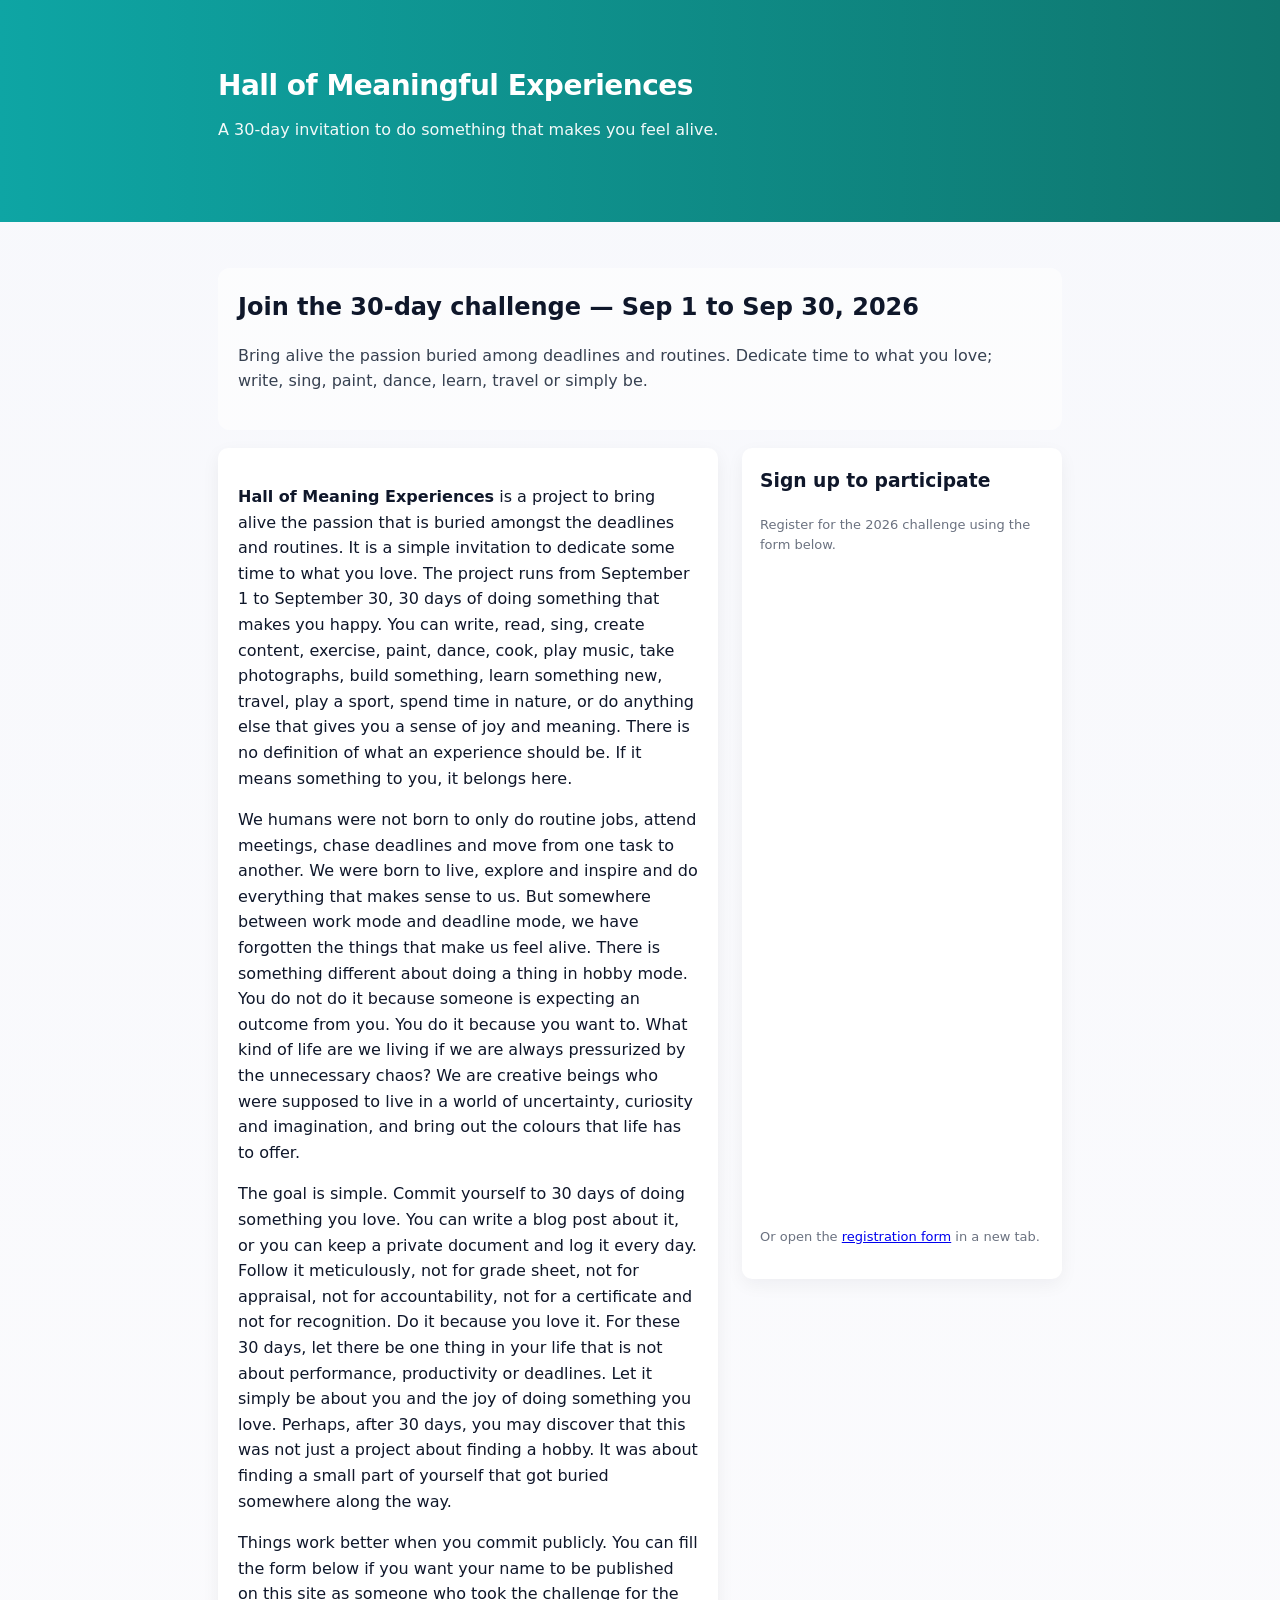
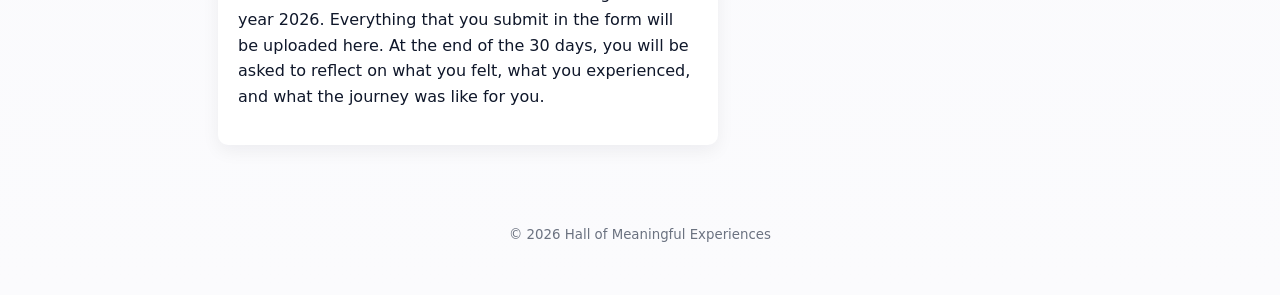
==== index.html @ 204292e9 "Embed Google Form registration iframe and add responsive styles" ====
<!doctype html>
<html lang="en">
<head>
  <meta charset="utf-8" />
  <meta name="viewport" content="width=device-width,initial-scale=1" />
  <title>Hall of Meaningful Experiences</title>
  <meta name="description" content="30-day project to do something you love — Hall of Meaningful Experiences." />
  <link rel="stylesheet" href="styles.css">
</head>
<body>
  <header class="site-header">
    <div class="container">
      <h1>Hall of Meaningful Experiences</h1>
      <p class="tagline">A 30-day invitation to do something that makes you feel alive.</p>
    </div>
  </header>

  <main class="container">
    <section class="hero">
      <h2>Join the 30-day challenge — Sep 1 to Sep 30, 2026</h2>
      <p class="lead">Bring alive the passion buried among deadlines and routines. Dedicate time to what you love; write, sing, paint, dance, learn, travel or simply be.</p>
    </section>

    <section class="content">
      <article>
        <p><strong>Hall of Meaning Experiences</strong> is a project to bring alive the passion that is buried amongst the deadlines and routines. It is a simple invitation to dedicate some time to what you love. The project runs from September 1 to September 30, 30 days of doing something that makes you happy. You can write, read, sing, create content, exercise, paint, dance, cook, play music, take photographs, build something, learn something new, travel, play a sport, spend time in nature, or do anything else that gives you a sense of joy and meaning. There is no definition of what an experience should be. If it means something to you, it belongs here.</p>

        <p>We humans were not born to only do routine jobs, attend meetings, chase deadlines and move from one task to another. We were born to live, explore and inspire and do everything that makes sense to us. But somewhere between work mode and deadline mode, we have forgotten the things that make us feel alive. There is something different about doing a thing in hobby mode. You do not do it because someone is expecting an outcome from you. You do it because you want to. What kind of life are we living if we are always pressurized by the unnecessary chaos? We are creative beings who were supposed to live in a world of uncertainty, curiosity and imagination, and bring out the colours that life has to offer.</p>

        <p>The goal is simple. Commit yourself to 30 days of doing something you love. You can write a blog post about it, or you can keep a private document and log it every day. Follow it meticulously, not for grade sheet, not for appraisal, not for accountability, not for a certificate and not for recognition. Do it because you love it. For these 30 days, let there be one thing in your life that is not about performance, productivity or deadlines. Let it simply be about you and the joy of doing something you love. Perhaps, after 30 days, you may discover that this was not just a project about finding a hobby. It was about finding a small part of yourself that got buried somewhere along the way.</p>

        <p>Things work better when you commit publicly. You can fill the form below if you want your name to be published on this site as someone who took the challenge for the year 2026. Everything that you submit in the form will be uploaded here. At the end of the 30 days, you will be asked to reflect on what you felt, what you experienced, and what the journey was like for you.</p>
      </article>

      <aside class="signup">
        <h3>Sign up to participate</h3>
        <div id="signup-container">
          <p class="muted">Register for the 2026 challenge using the form below.</p>
          <div class="form-embed">
            <iframe src="https://docs.google.com/forms/d/e/1FAIpQLScO7UpOPMmHvm9Me-eZA7Mq7WcaWb8_2OKYsg5Nq-kxGNTQew/viewform?embedded=true" loading="lazy">Loading…</iframe>
          </div>
          <p class="muted">Or open the <a href="https://docs.google.com/forms/d/e/1FAIpQLScO7UpOPMmHvm9Me-eZA7Mq7WcaWb8_2OKYsg5Nq-kxGNTQew/viewform?usp=sharing&ouid=114324250241777230394" target="_blank" rel="noopener">registration form</a> in a new tab.</p>
        </div>
      </aside>
    </section>
  </main>

  <footer class="site-footer">
    <div class="container">
      <small>&copy; 2026 Hall of Meaningful Experiences</small>
    </div>
  </footer>
</body>
</html>
---- styles.css ----
:root{--bg:#fbfbfd;--card:#ffffff;--muted:#6b7280;--accent:#0ea5a4;--accent-2:#0f766e}
*{box-sizing:border-box}
body{font-family:Inter,system-ui,-apple-system,Segoe UI,Roboto,"Helvetica Neue",Arial;line-height:1.6;margin:0;background:linear-gradient(180deg,#f7f8fc 0%,var(--bg) 100%);color:#0f172a}
.container{max-width:900px;margin:0 auto;padding:28px}
.site-header{background:linear-gradient(90deg,var(--accent),var(--accent-2));color:#fff;padding:36px 0}
.site-header h1{margin:0;font-size:28px;letter-spacing:-0.5px}
.tagline{opacity:0.95;margin-top:8px}
.hero{background:rgba(255,255,255,0.6);border-radius:12px;padding:20px;margin:18px 0}
.hero h2{margin:0 0 6px 0}
.lead{color:#374151}
.content{display:grid;grid-template-columns:1fr 320px;gap:24px;align-items:start}
article{background:var(--card);padding:20px;border-radius:10px;box-shadow:0 6px 18px rgba(15,23,42,0.06)}
.signup{background:var(--card);padding:18px;border-radius:10px;box-shadow:0 6px 18px rgba(15,23,42,0.05)}
.signup h3{margin-top:0}
label{display:block;margin:12px 0 6px;font-size:14px;color:#111827}
input,textarea{width:100%;padding:10px;border-radius:8px;border:1px solid #e6e9ef}
button{background:var(--accent);color:#fff;border:0;padding:10px 14px;border-radius:8px;margin-top:12px;cursor:pointer}
.muted{color:var(--muted);font-size:13px;margin-top:10px}
.site-footer{padding:20px 0;text-align:center;color:var(--muted)}

@media (max-width:880px){.content{grid-template-columns:1fr}.container{padding:16px}}

.form-embed iframe{width:100%;border:0;min-height:640px;border-radius:8px}
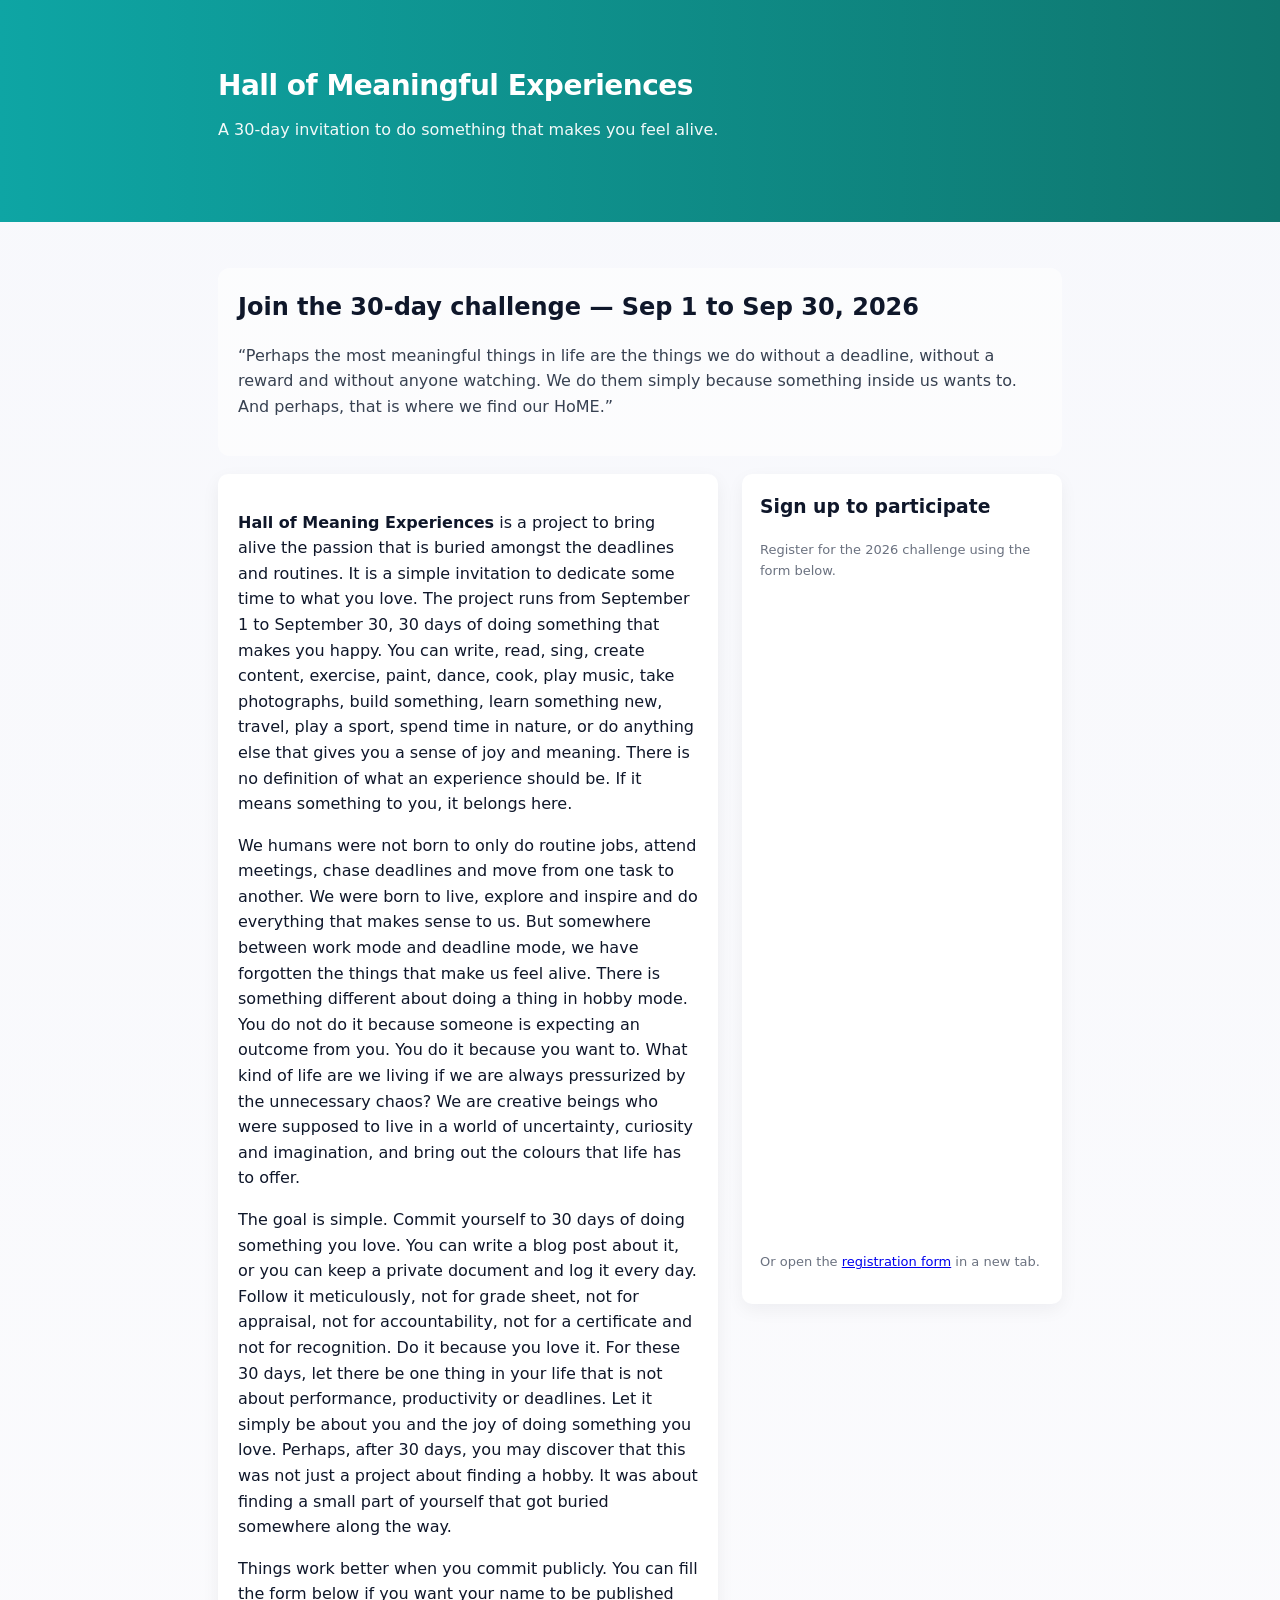
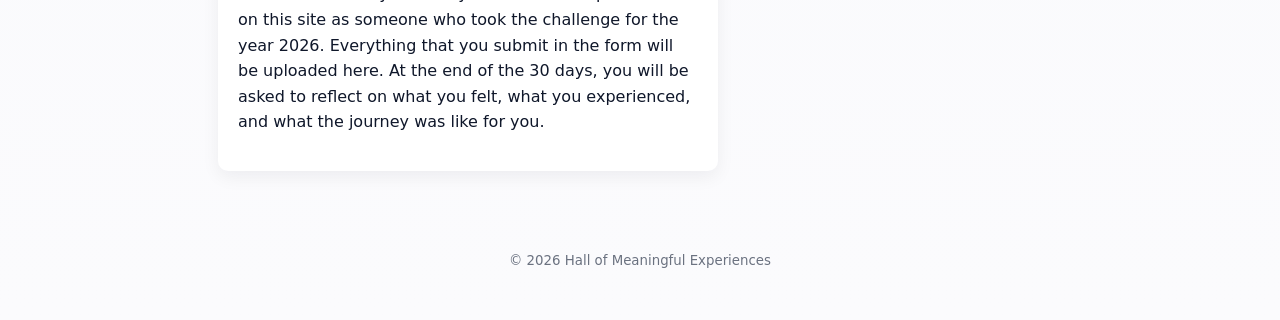
==== commit e510b385: "Update hero lead to HoME quote" ====
--- a/index.html
+++ b/index.html
@@ -18,7 +18,7 @@
   <main class="container">
     <section class="hero">
       <h2>Join the 30-day challenge — Sep 1 to Sep 30, 2026</h2>
-      <p class="lead">Bring alive the passion buried among deadlines and routines. Dedicate time to what you love; write, sing, paint, dance, learn, travel or simply be.</p>
+      <p class="lead">“Perhaps the most meaningful things in life are the things we do without a deadline, without a reward and without anyone watching. We do them simply because something inside us wants to. And perhaps, that is where we find our HoME.”</p>
     </section>
 
     <section class="content">
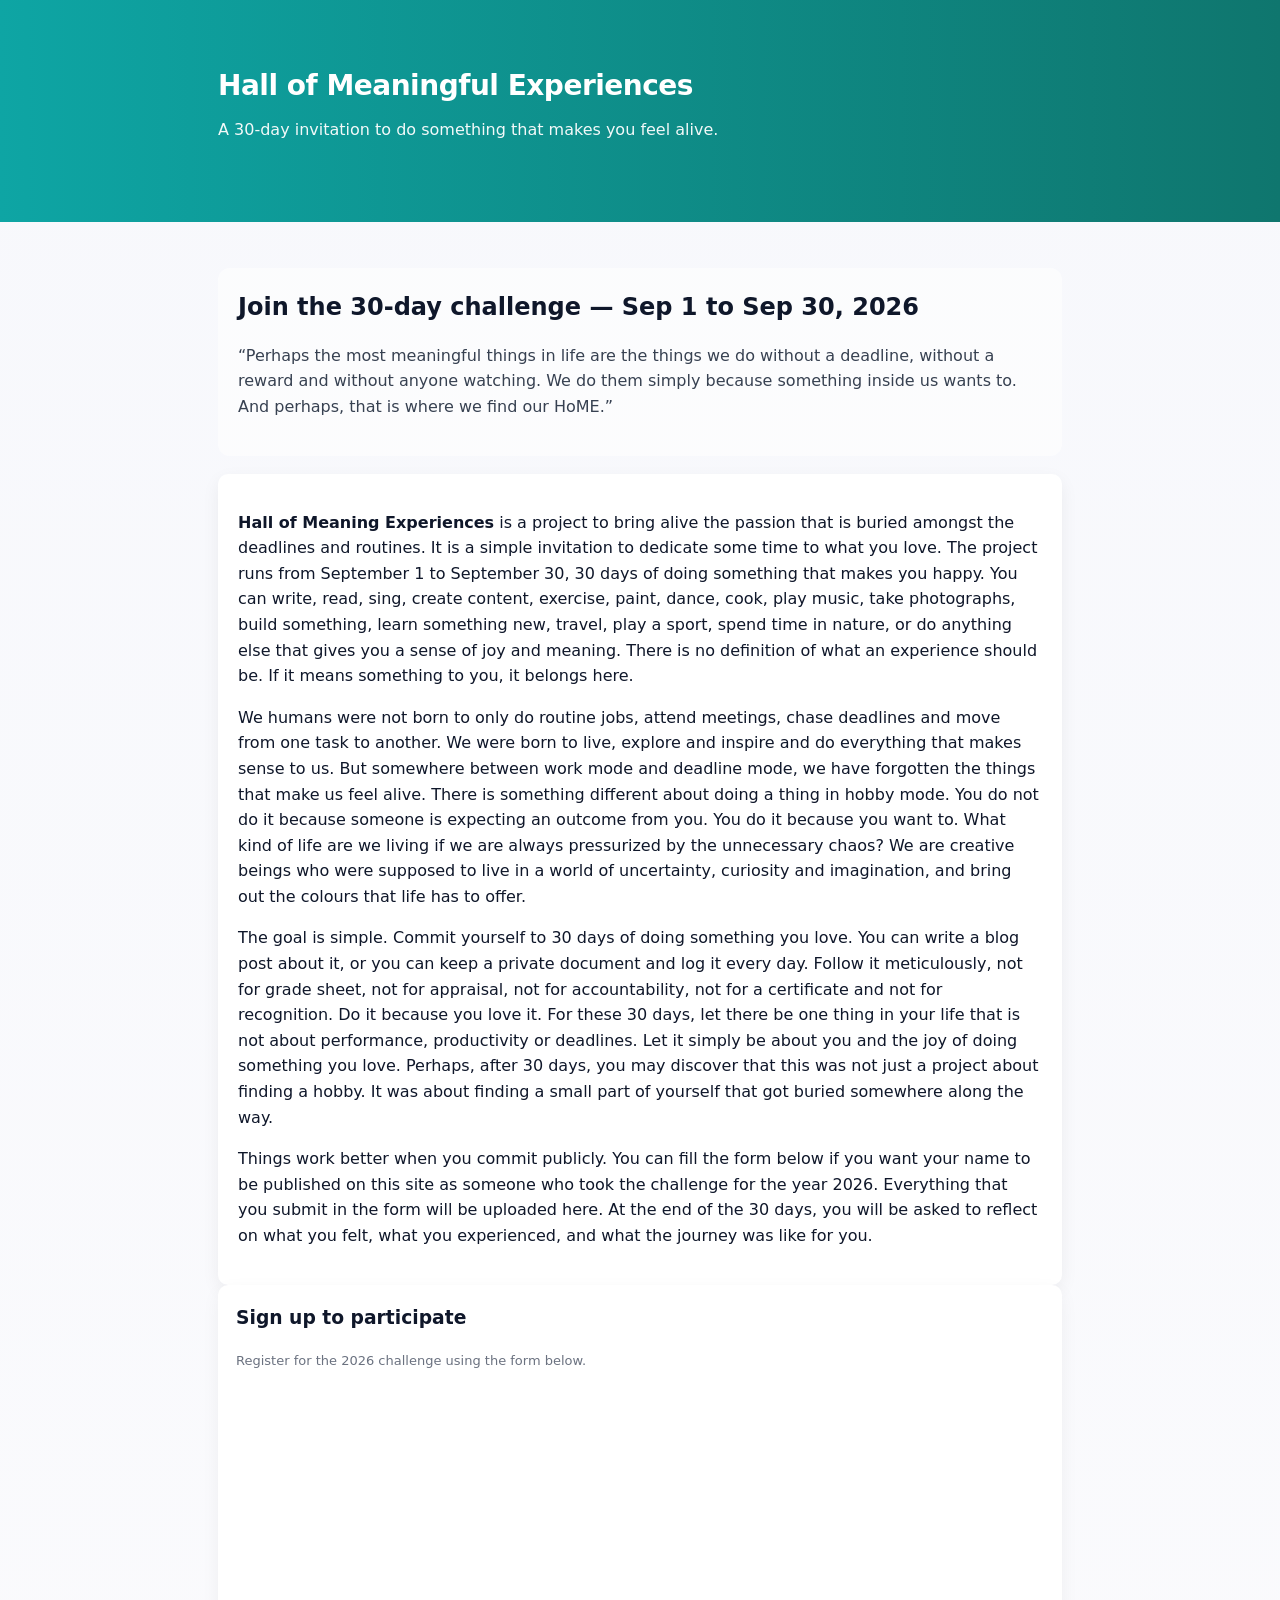
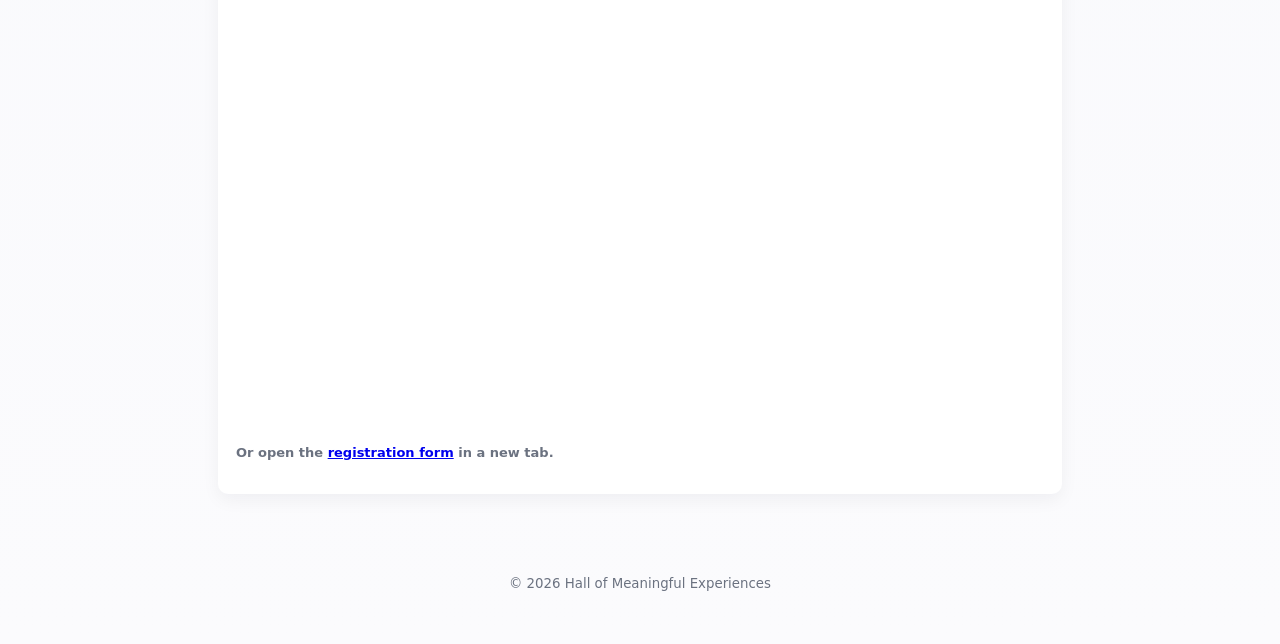
==== commit 8fb45666: "Stack signup below article and highlight registration link" ====
--- a/index.html
+++ b/index.html
@@ -39,7 +39,7 @@
           <div class="form-embed">
             <iframe src="https://docs.google.com/forms/d/e/1FAIpQLScO7UpOPMmHvm9Me-eZA7Mq7WcaWb8_2OKYsg5Nq-kxGNTQew/viewform?embedded=true" loading="lazy">Loading…</iframe>
           </div>
-          <p class="muted">Or open the <a href="https://docs.google.com/forms/d/e/1FAIpQLScO7UpOPMmHvm9Me-eZA7Mq7WcaWb8_2OKYsg5Nq-kxGNTQew/viewform?usp=sharing&ouid=114324250241777230394" target="_blank" rel="noopener">registration form</a> in a new tab.</p>
+          <p class="muted"><strong>Or open the <a href="https://docs.google.com/forms/d/e/1FAIpQLScO7UpOPMmHvm9Me-eZA7Mq7WcaWb8_2OKYsg5Nq-kxGNTQew/viewform?usp=sharing&ouid=114324250241777230394" target="_blank" rel="noopener">registration form</a> in a new tab.</strong></p>
         </div>
       </aside>
     </section>
--- a/styles.css
+++ b/styles.css
@@ -8,7 +8,7 @@
 .hero{background:rgba(255,255,255,0.6);border-radius:12px;padding:20px;margin:18px 0}
 .hero h2{margin:0 0 6px 0}
 .lead{color:#374151}
-.content{display:grid;grid-template-columns:1fr 320px;gap:24px;align-items:start}
+.content{display:block;gap:24px}
 article{background:var(--card);padding:20px;border-radius:10px;box-shadow:0 6px 18px rgba(15,23,42,0.06)}
 .signup{background:var(--card);padding:18px;border-radius:10px;box-shadow:0 6px 18px rgba(15,23,42,0.05)}
 .signup h3{margin-top:0}
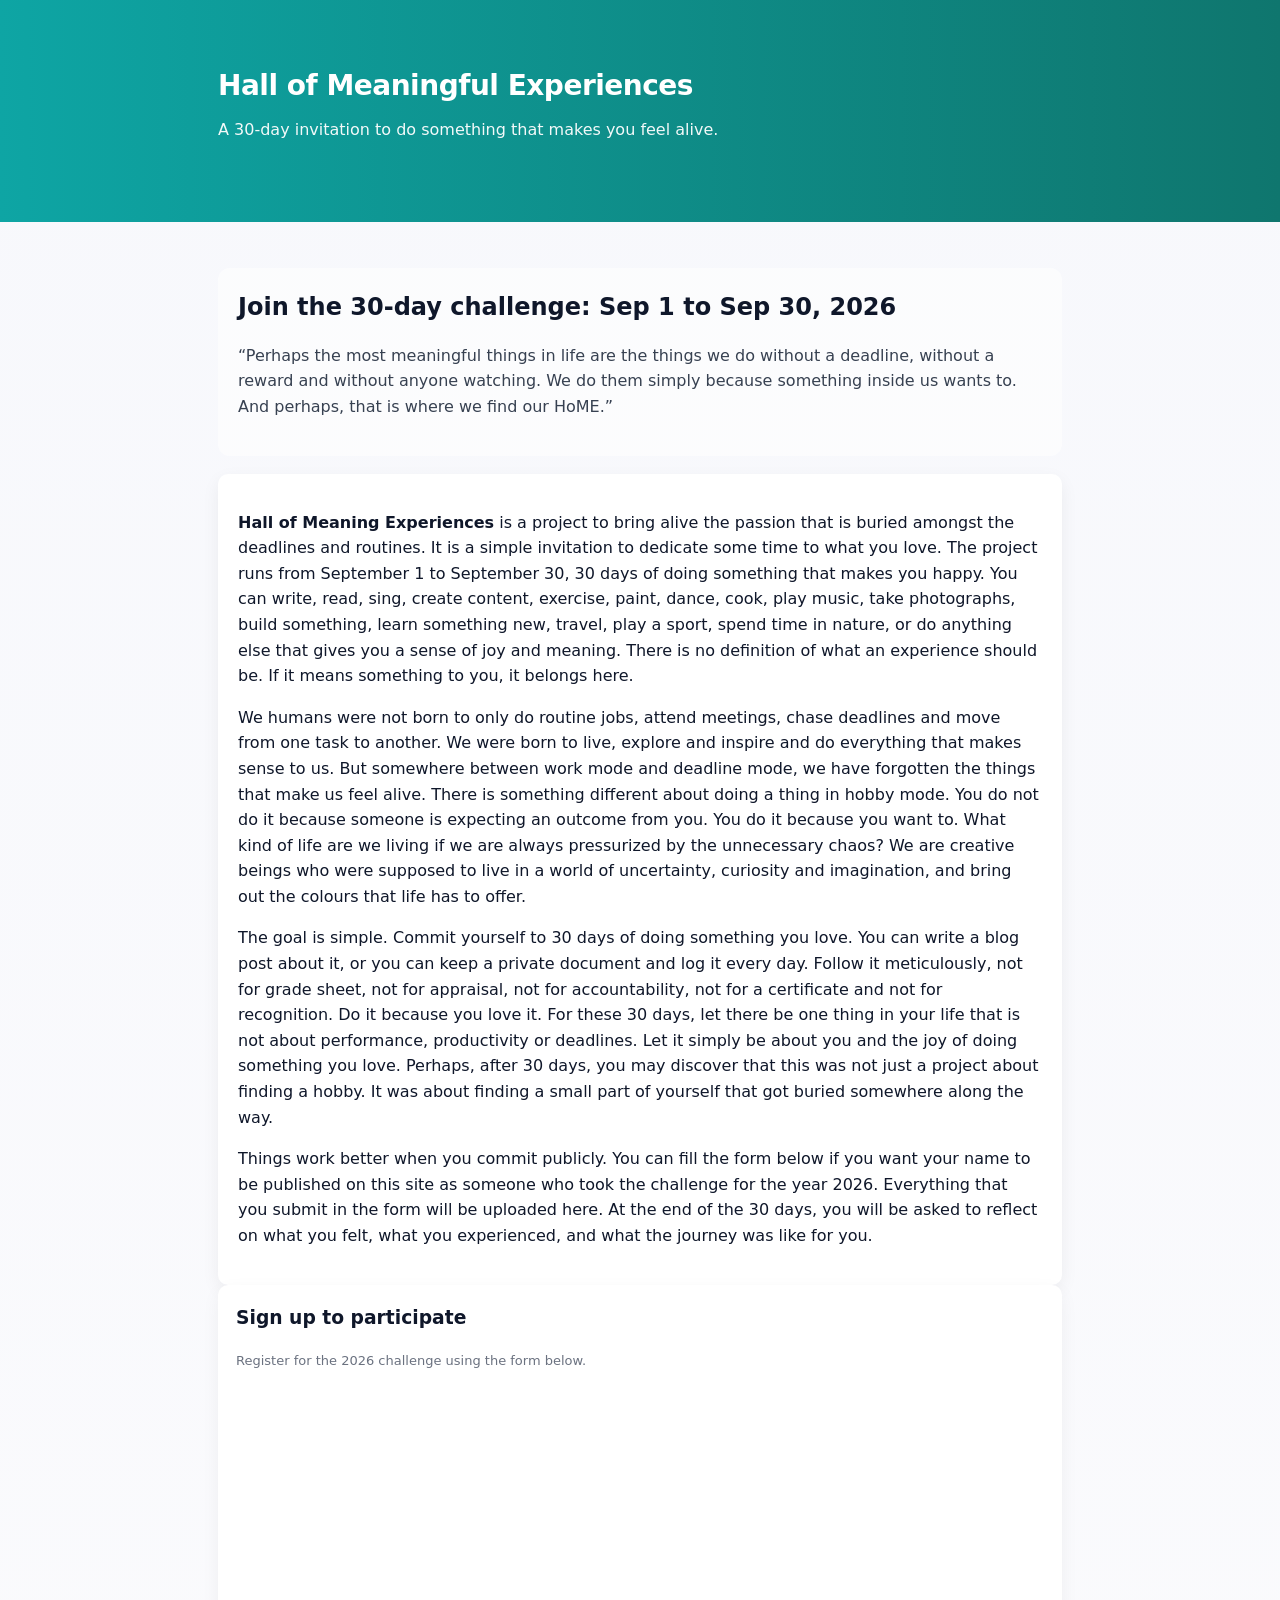
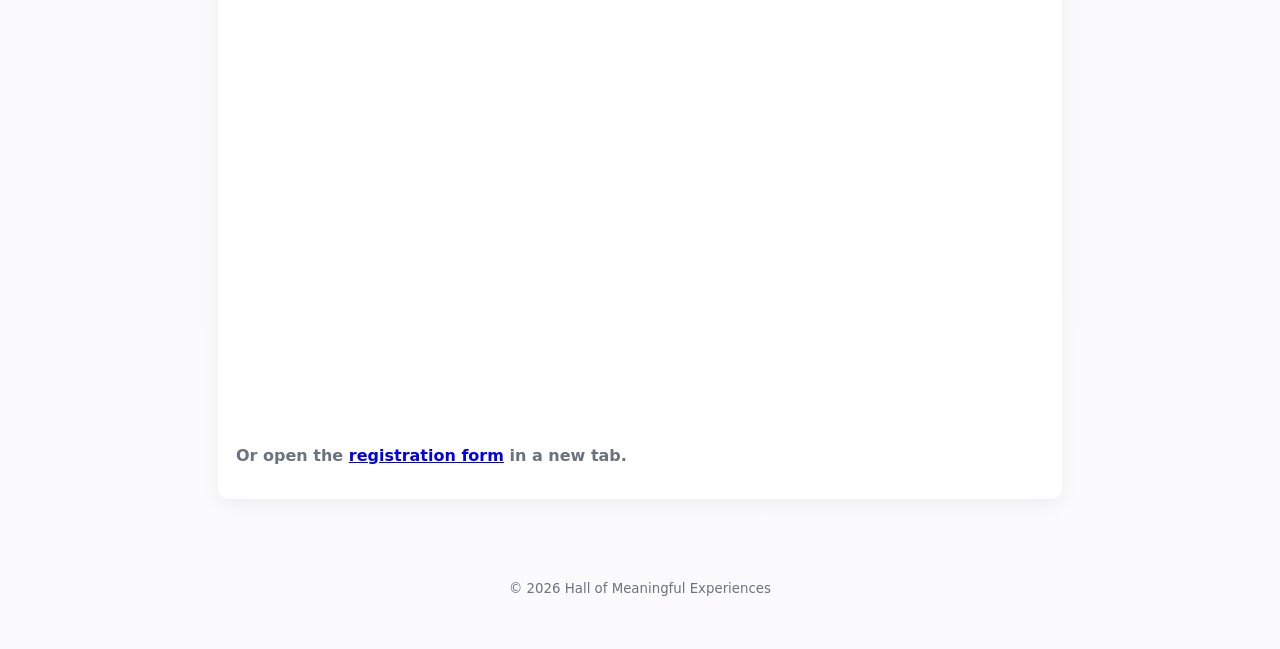
==== commit 8e0de719: "Update challenge heading" ====
--- a/index.html
+++ b/index.html
@@ -17,7 +17,7 @@
 
   <main class="container">
     <section class="hero">
-      <h2>Join the 30-day challenge — Sep 1 to Sep 30, 2026</h2>
+      <h2>Join the 30-day challenge: Sep 1 to Sep 30, 2026</h2>
       <p class="lead">“Perhaps the most meaningful things in life are the things we do without a deadline, without a reward and without anyone watching. We do them simply because something inside us wants to. And perhaps, that is where we find our HoME.”</p>
     </section>
 
--- a/styles.css
+++ b/styles.css
@@ -16,6 +16,7 @@
 input,textarea{width:100%;padding:10px;border-radius:8px;border:1px solid #e6e9ef}
 button{background:var(--accent);color:#fff;border:0;padding:10px 14px;border-radius:8px;margin-top:12px;cursor:pointer}
 .muted{color:var(--muted);font-size:13px;margin-top:10px}
+.muted strong{font-size:1rem;font-weight:700;color:inherit}
 .site-footer{padding:20px 0;text-align:center;color:var(--muted)}
 
 @media (max-width:880px){.content{grid-template-columns:1fr}.container{padding:16px}}
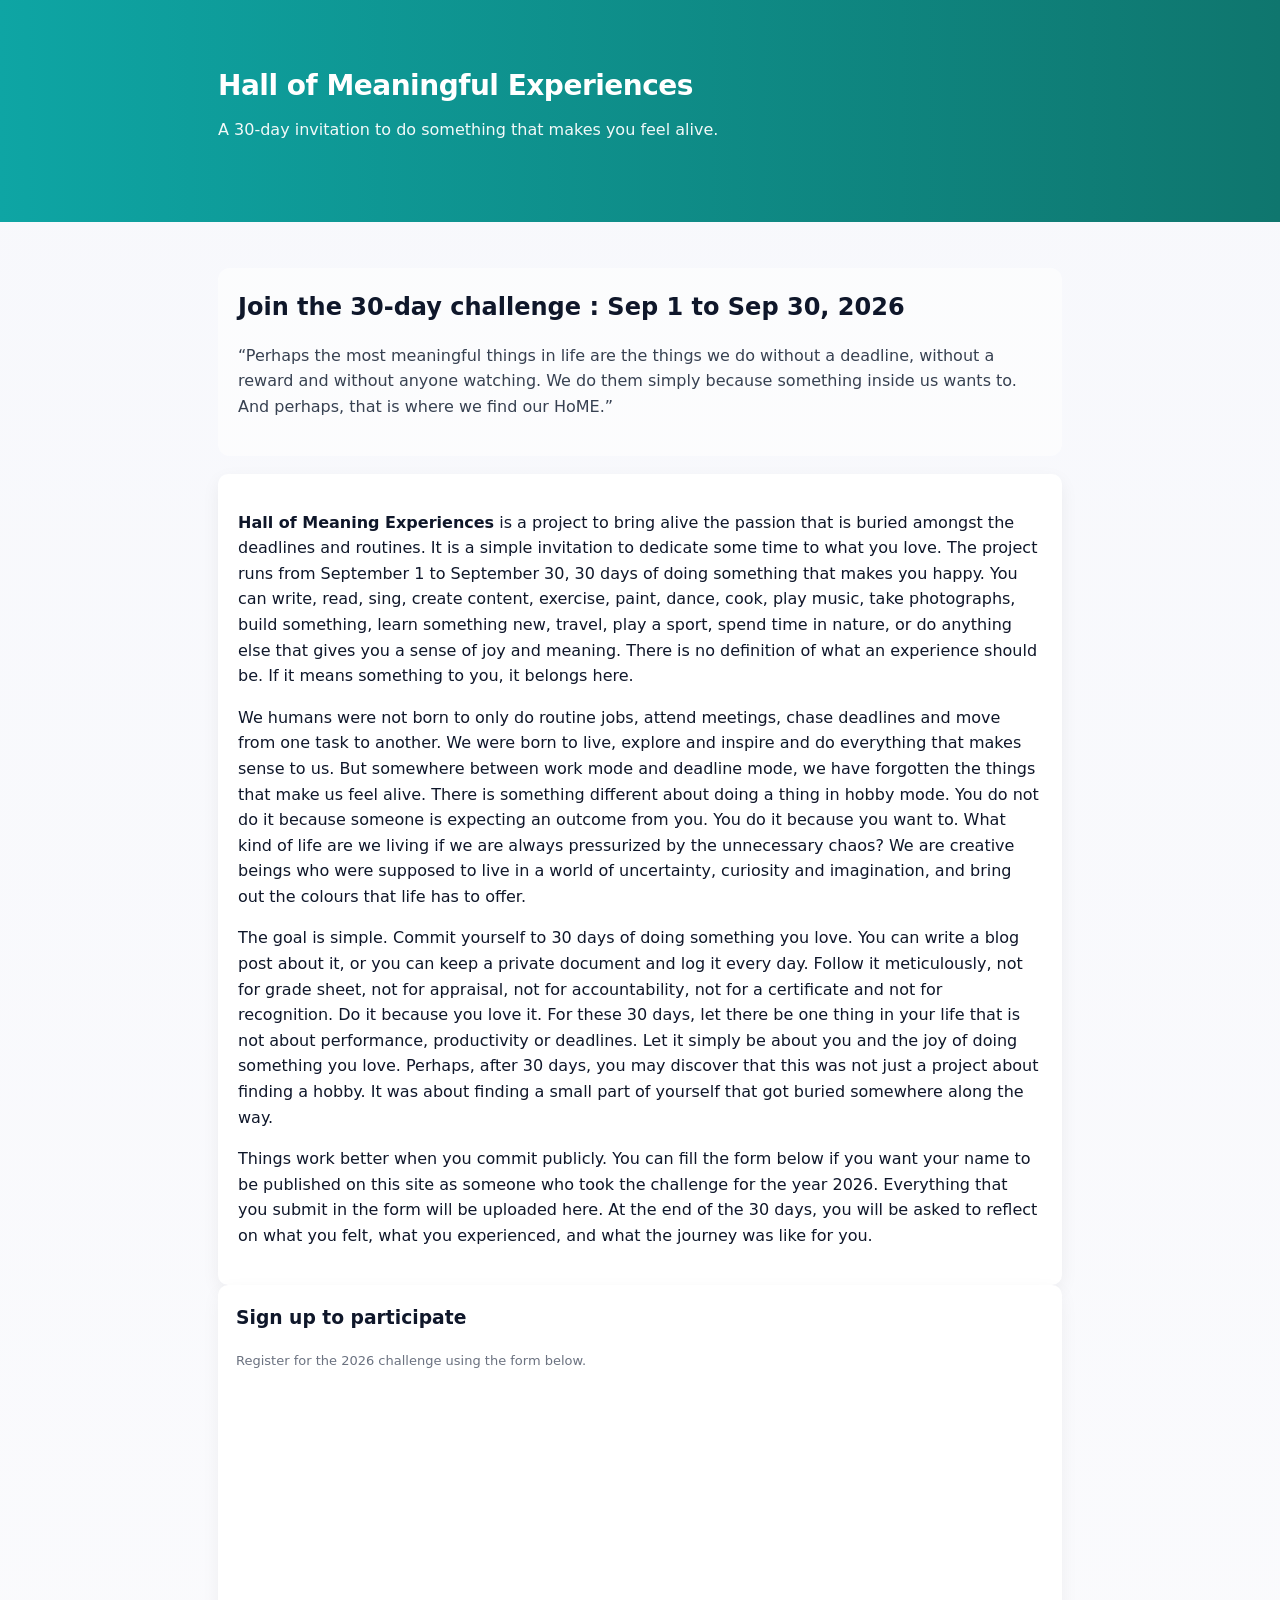
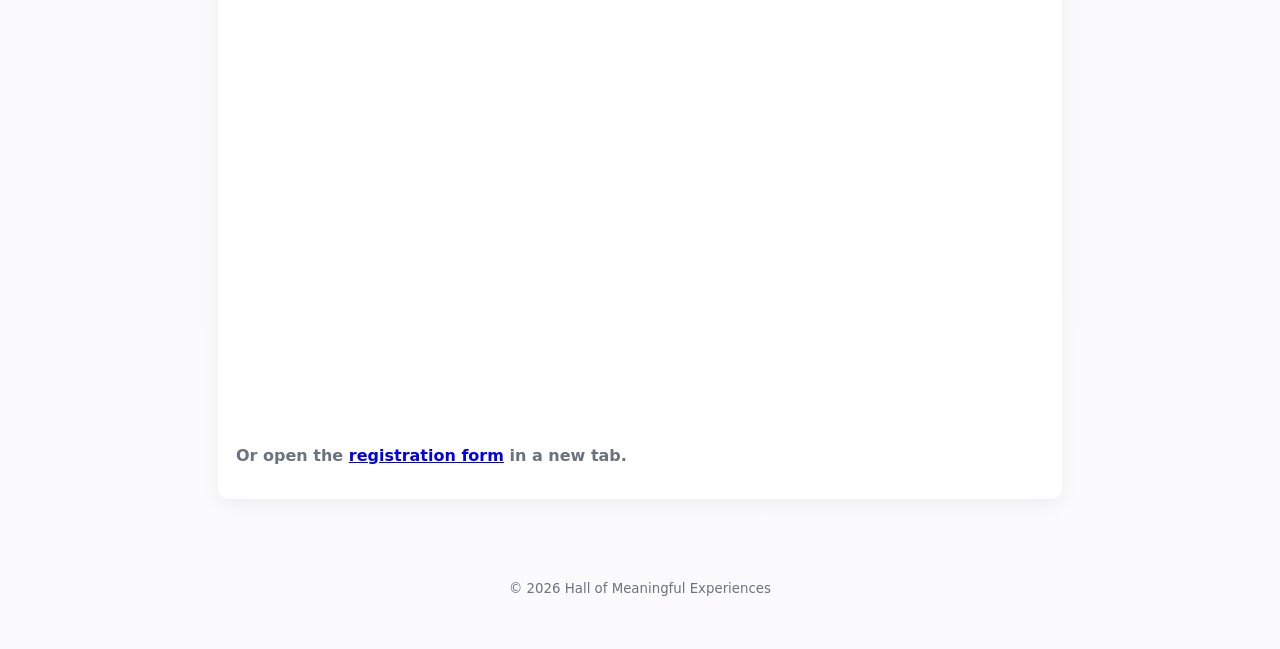
==== commit f7e62d5b: "Update challenge date formatting in index.html" ====
--- a/index.html
+++ b/index.html
@@ -17,7 +17,7 @@
 
   <main class="container">
     <section class="hero">
-      <h2>Join the 30-day challenge: Sep 1 to Sep 30, 2026</h2>
+      <h2>Join the 30-day challenge : Sep 1 to Sep 30, 2026</h2>
       <p class="lead">“Perhaps the most meaningful things in life are the things we do without a deadline, without a reward and without anyone watching. We do them simply because something inside us wants to. And perhaps, that is where we find our HoME.”</p>
     </section>
 
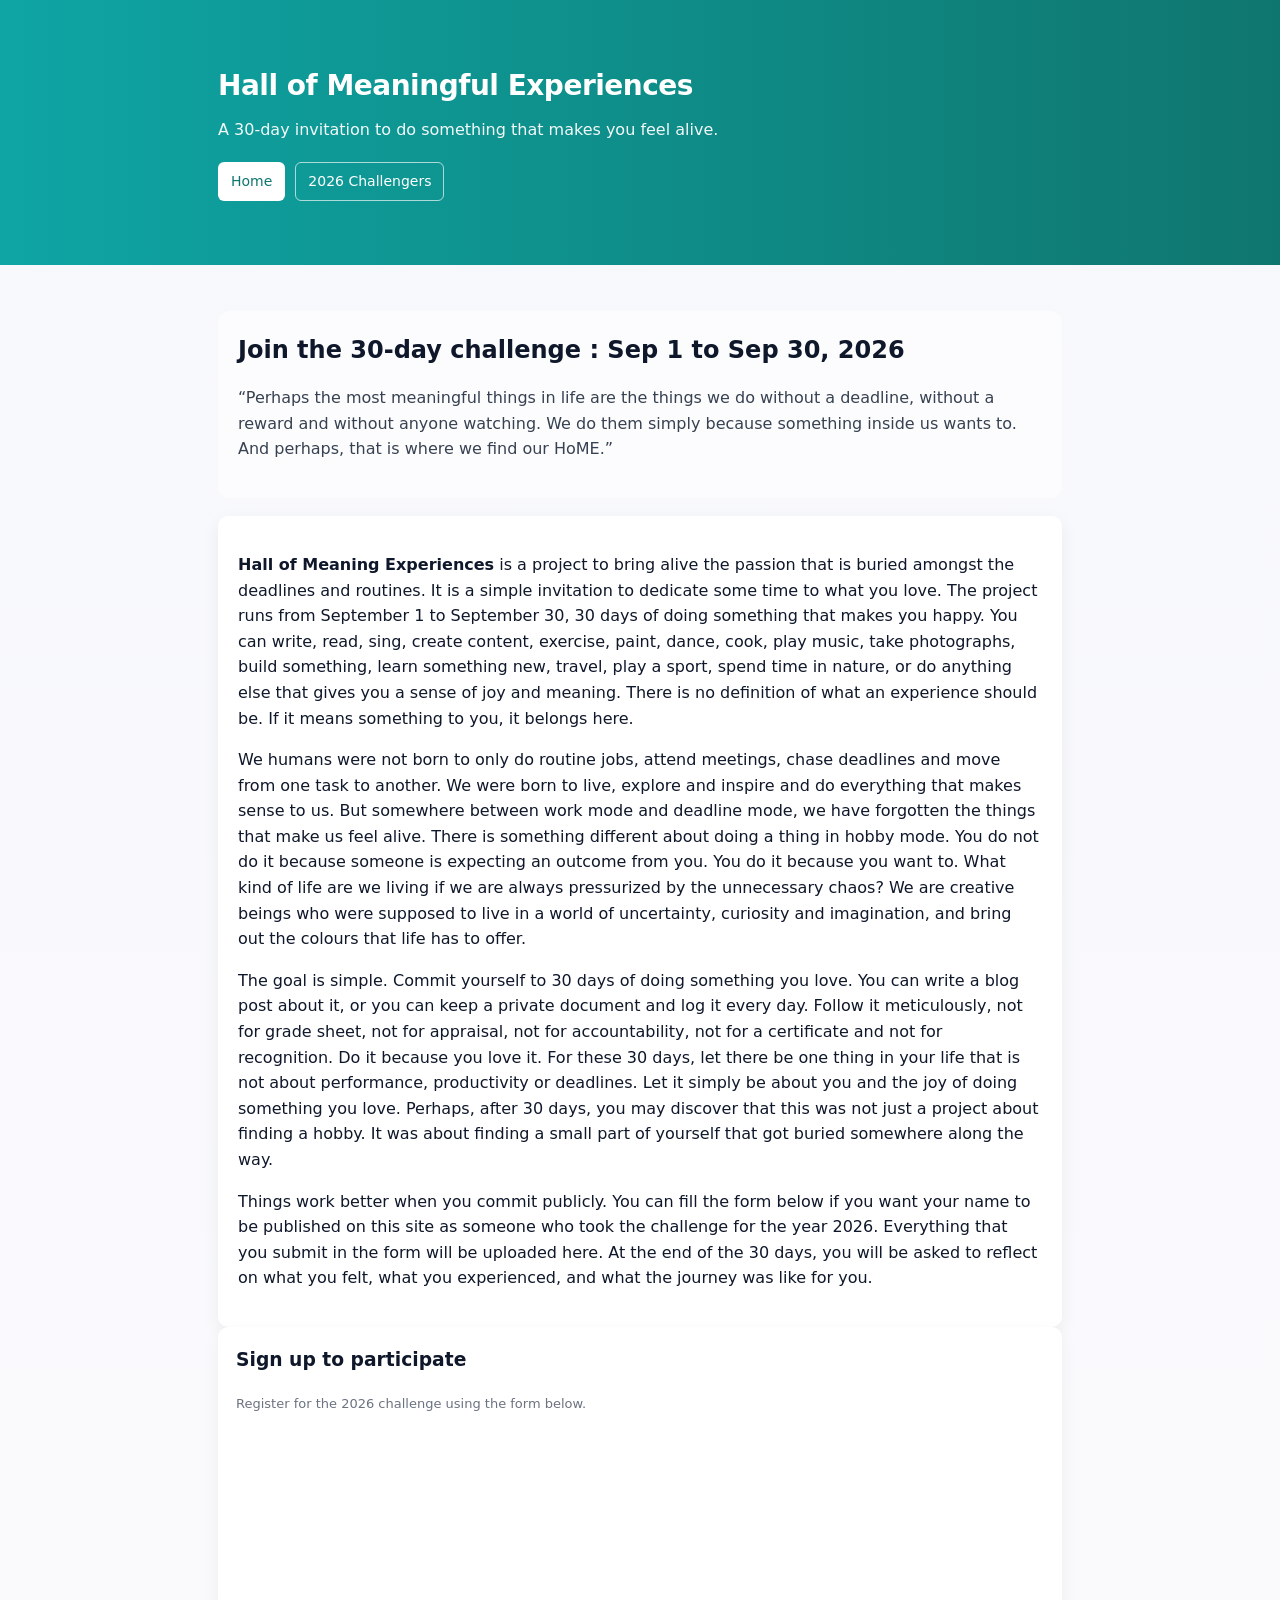
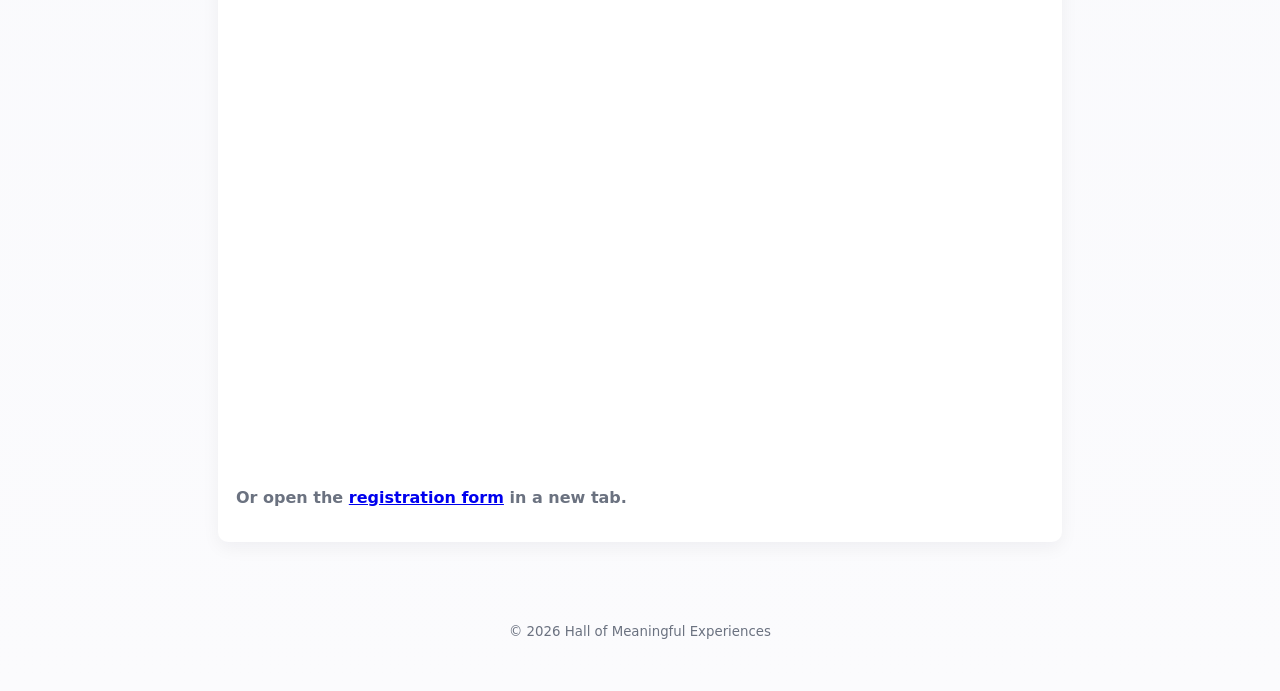
==== commit b83a926b: "Add dedicated challengers page" ====
--- a/index.html
+++ b/index.html
@@ -12,6 +12,10 @@
     <div class="container">
       <h1>Hall of Meaningful Experiences</h1>
       <p class="tagline">A 30-day invitation to do something that makes you feel alive.</p>
+      <nav class="site-nav" aria-label="Main menu">
+        <a href="index.html" aria-current="page">Home</a>
+        <a href="challengers.html">2026 Challengers</a>
+      </nav>
     </div>
   </header>
 
--- a/styles.css
+++ b/styles.css
@@ -5,9 +5,22 @@
 .site-header{background:linear-gradient(90deg,var(--accent),var(--accent-2));color:#fff;padding:36px 0}
 .site-header h1{margin:0;font-size:28px;letter-spacing:-0.5px}
 .tagline{opacity:0.95;margin-top:8px}
+.site-nav{display:flex;flex-wrap:wrap;gap:10px;margin-top:20px}
+.site-nav a{color:#fff;border:1px solid rgba(255,255,255,0.65);border-radius:6px;padding:7px 12px;text-decoration:none;font-size:14px}
+.site-nav a:hover,.site-nav a[aria-current="page"]{background:#fff;color:var(--accent-2)}
 .hero{background:rgba(255,255,255,0.6);border-radius:12px;padding:20px;margin:18px 0}
 .hero h2{margin:0 0 6px 0}
 .lead{color:#374151}
+.challengers{background:var(--card);padding:20px;border-radius:10px;box-shadow:0 6px 18px rgba(15,23,42,0.06);margin:18px 0}
+.challengers h2{margin:0}
+.challenger-table-wrap{overflow-x:auto;margin-top:18px}
+.challenger-table{width:100%;min-width:720px;border-collapse:collapse;table-layout:fixed;font-size:14px}
+.challenger-table th,.challenger-table td{padding:12px;border:1px solid #dbe5e5;text-align:left;vertical-align:top}
+.challenger-table th{background:#e6fffb;color:#134e4a;font-size:13px}
+.challenger-table th:first-child,.challenger-table td:first-child{width:18%;font-weight:700}
+.challenger-table th:nth-child(2),.challenger-table td:nth-child(2){width:32%}
+.challenger-table td{white-space:pre-line;overflow-wrap:anywhere}
+.challenger-table tbody tr:nth-child(even){background:#f8fffe}
 .content{display:block;gap:24px}
 article{background:var(--card);padding:20px;border-radius:10px;box-shadow:0 6px 18px rgba(15,23,42,0.06)}
 .signup{background:var(--card);padding:18px;border-radius:10px;box-shadow:0 6px 18px rgba(15,23,42,0.05)}
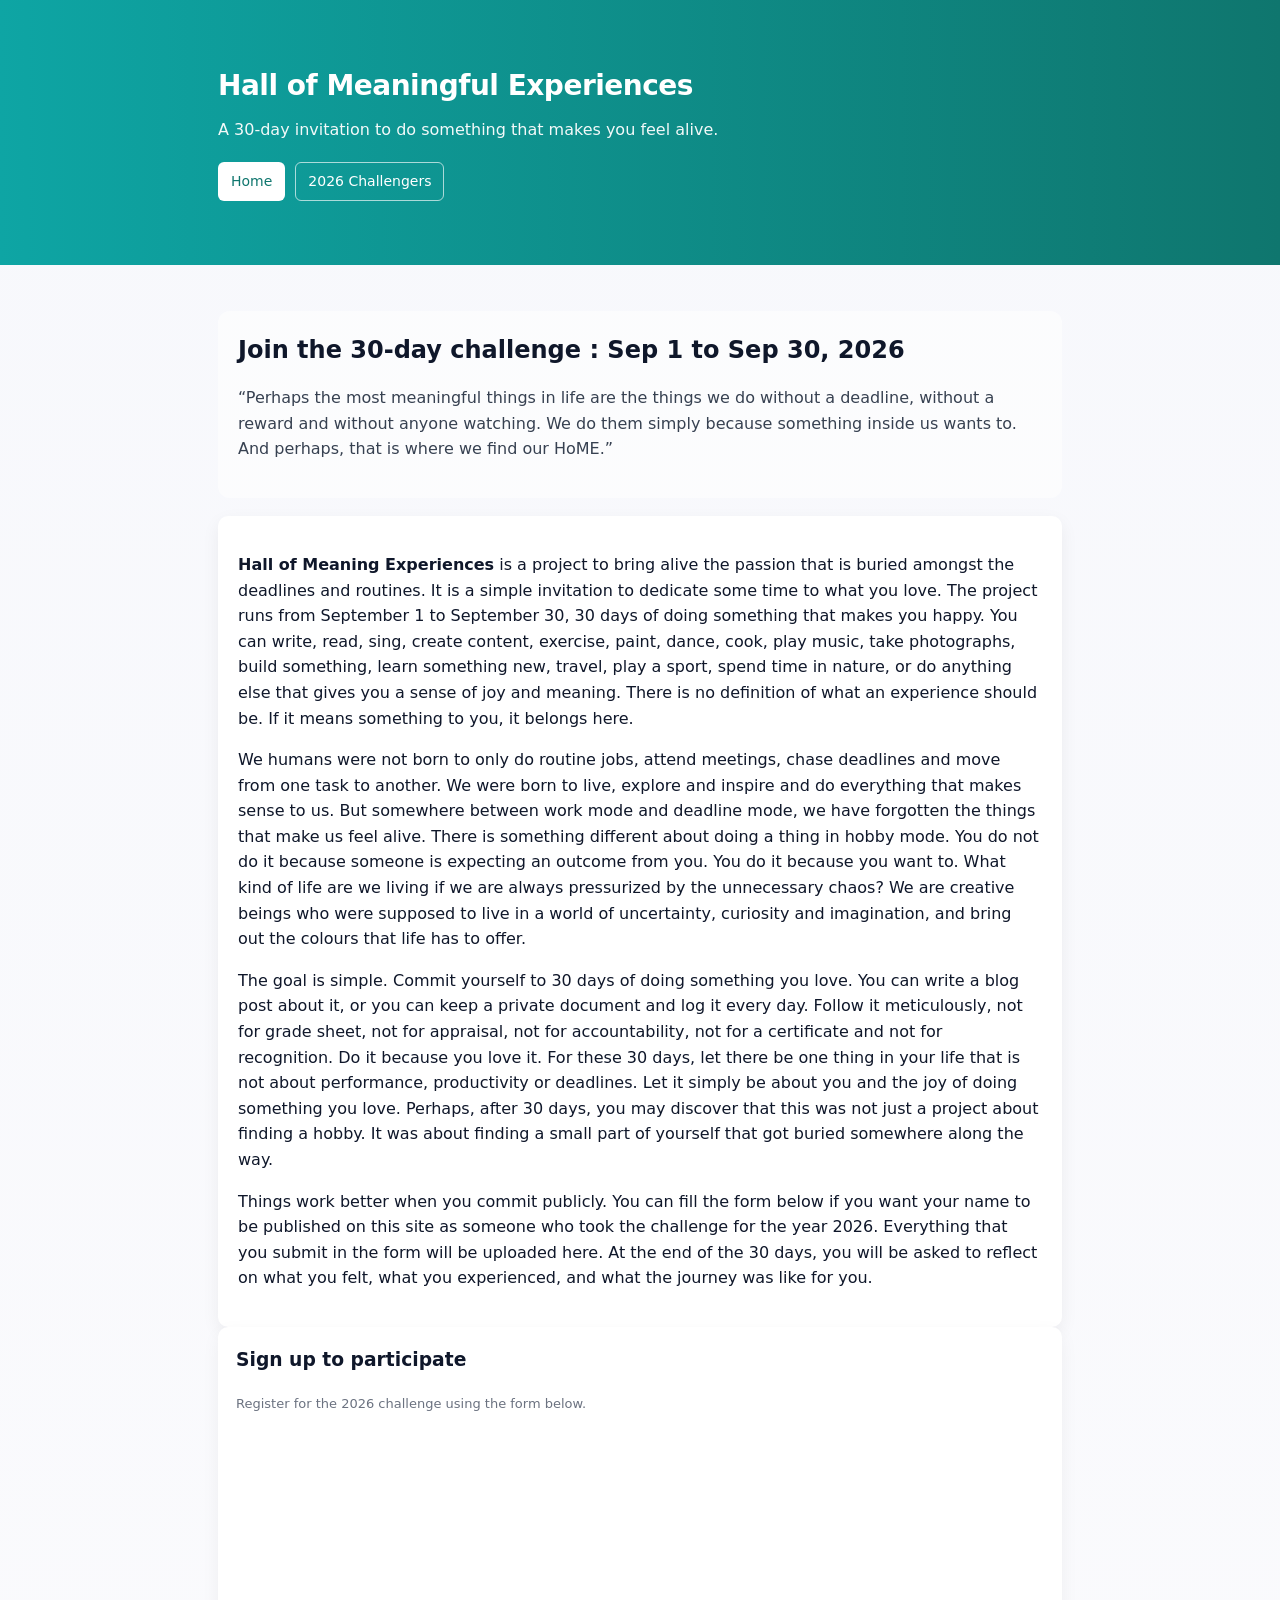
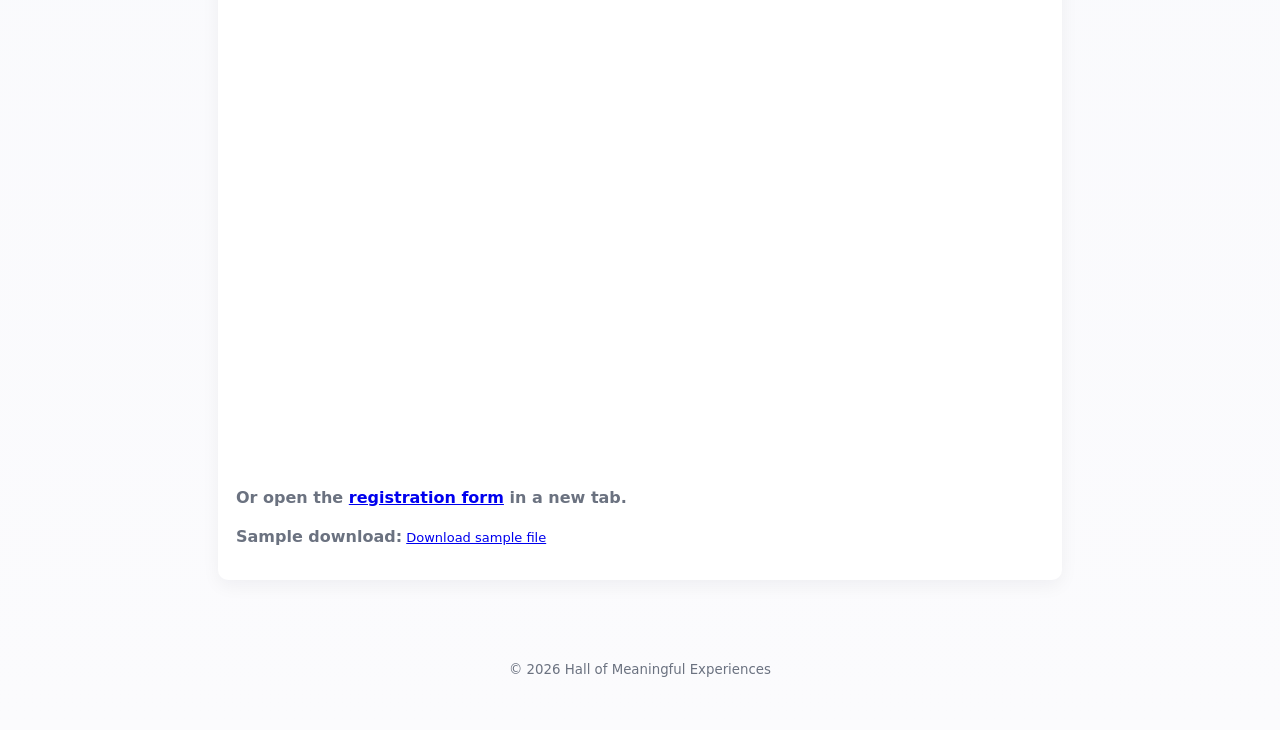
==== commit 2b3c280a: "Merge add-site updates into Pages" ====
--- a/index.html
+++ b/index.html
@@ -6,6 +6,34 @@
   <title>Hall of Meaningful Experiences</title>
   <meta name="description" content="30-day project to do something you love — Hall of Meaningful Experiences." />
   <link rel="stylesheet" href="styles.css">
+  <script async src="https://www.googletagmanager.com/gtag/js?id=G-R1HQGDVSEH"></script>
+  <script>
+    window.dataLayer = window.dataLayer || [];
+    function gtag(){dataLayer.push(arguments);}
+    gtag('js', new Date());
+    gtag('config', 'G-R1HQGDVSEH');
+
+    document.addEventListener('DOMContentLoaded', function () {
+      const downloadablePatterns = ['.pdf', '.zip', '.csv', '.doc', '.docx', '.ppt', '.pptx', '.xls', '.xlsx', '.txt', '.mp3', '.mp4', '.json', '.tar', '.gz'];
+
+      document.querySelectorAll('a[href]').forEach(function (link) {
+        const href = link.getAttribute('href') || '';
+        const isDownloadLink = link.hasAttribute('download') || downloadablePatterns.some(function (ext) {
+          return href.toLowerCase().includes(ext);
+        });
+
+        if (!isDownloadLink) return;
+
+        link.addEventListener('click', function () {
+          const fileName = link.getAttribute('download') || href.split('/').pop() || 'download';
+          gtag('event', 'file_download', {
+            file_name: fileName,
+            file_url: href
+          });
+        });
+      });
+    });
+  </script>
 </head>
 <body>
   <header class="site-header">
@@ -44,6 +72,7 @@
             <iframe src="https://docs.google.com/forms/d/e/1FAIpQLScO7UpOPMmHvm9Me-eZA7Mq7WcaWb8_2OKYsg5Nq-kxGNTQew/viewform?embedded=true" loading="lazy">Loading…</iframe>
           </div>
           <p class="muted"><strong>Or open the <a href="https://docs.google.com/forms/d/e/1FAIpQLScO7UpOPMmHvm9Me-eZA7Mq7WcaWb8_2OKYsg5Nq-kxGNTQew/viewform?usp=sharing&ouid=114324250241777230394" target="_blank" rel="noopener">registration form</a> in a new tab.</strong></p>
+          <p class="muted"><strong>Sample download:</strong> <a href="sample-download.txt" download="home-sample-download.txt">Download sample file</a></p>
         </div>
       </aside>
     </section>
--- a/styles.css
+++ b/styles.css
@@ -13,14 +13,14 @@
 .lead{color:#374151}
 .challengers{background:var(--card);padding:20px;border-radius:10px;box-shadow:0 6px 18px rgba(15,23,42,0.06);margin:18px 0}
 .challengers h2{margin:0}
-.challenger-table-wrap{overflow-x:auto;margin-top:18px}
-.challenger-table{width:100%;min-width:720px;border-collapse:collapse;table-layout:fixed;font-size:14px}
-.challenger-table th,.challenger-table td{padding:12px;border:1px solid #dbe5e5;text-align:left;vertical-align:top}
-.challenger-table th{background:#e6fffb;color:#134e4a;font-size:13px}
-.challenger-table th:first-child,.challenger-table td:first-child{width:18%;font-weight:700}
-.challenger-table th:nth-child(2),.challenger-table td:nth-child(2){width:32%}
-.challenger-table td{white-space:pre-line;overflow-wrap:anywhere}
-.challenger-table tbody tr:nth-child(even){background:#f8fffe}
+.challenger-list{display:grid;gap:18px;margin-top:24px}
+.challenger-profile{display:grid;grid-template-columns:64px 1fr;gap:18px;background:#fff;border:1px solid #dce9e7;border-radius:10px;padding:20px;box-shadow:0 8px 20px rgba(15,23,42,0.05)}
+.profile-number{font-size:24px;font-weight:700;color:var(--accent);padding-top:2px}
+.profile-content h3{margin:0;font-size:21px;color:#134e4a}
+.profile-columns{display:grid;grid-template-columns:1fr 1.35fr;gap:24px;margin-top:14px}
+.profile-columns section{border-top:2px solid #d9f4ef;padding-top:10px}
+.profile-columns h4{margin:0 0 6px;color:#0f766e;font-size:12px;letter-spacing:0.08em;text-transform:uppercase}
+.profile-columns p{margin:0;white-space:pre-line;overflow-wrap:anywhere;color:#334155}
 .content{display:block;gap:24px}
 article{background:var(--card);padding:20px;border-radius:10px;box-shadow:0 6px 18px rgba(15,23,42,0.06)}
 .signup{background:var(--card);padding:18px;border-radius:10px;box-shadow:0 6px 18px rgba(15,23,42,0.05)}
@@ -32,7 +32,8 @@
 .muted strong{font-size:1rem;font-weight:700;color:inherit}
 .site-footer{padding:20px 0;text-align:center;color:var(--muted)}
 
-@media (max-width:880px){.content{grid-template-columns:1fr}.container{padding:16px}}
+@media (max-width:880px){.content{grid-template-columns:1fr}.profile-columns{grid-template-columns:1fr;gap:16px}.container{padding:16px}}
+@media (max-width:520px){.challenger-profile{grid-template-columns:1fr;gap:6px;padding:16px}.profile-number{font-size:18px}}
 
 .form-embed iframe{width:100%;border:0;min-height:640px;border-radius:8px}
 
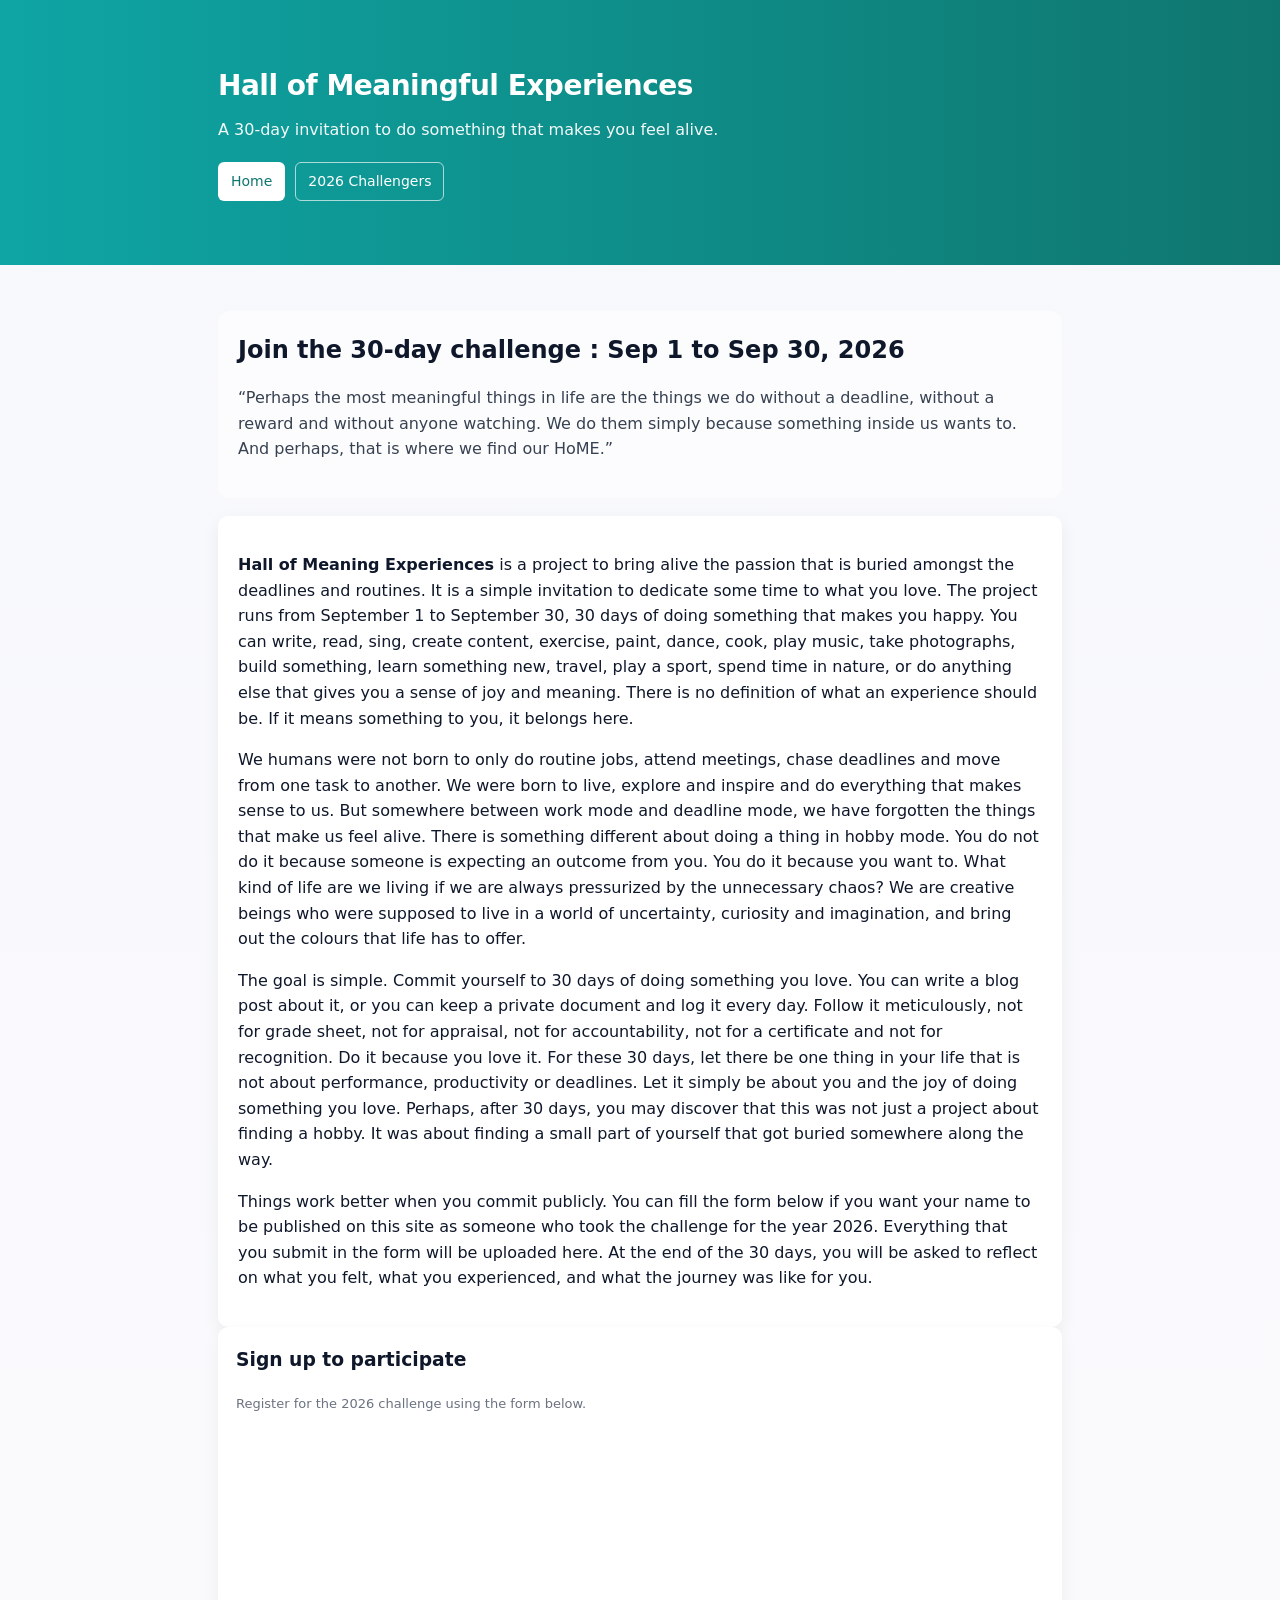
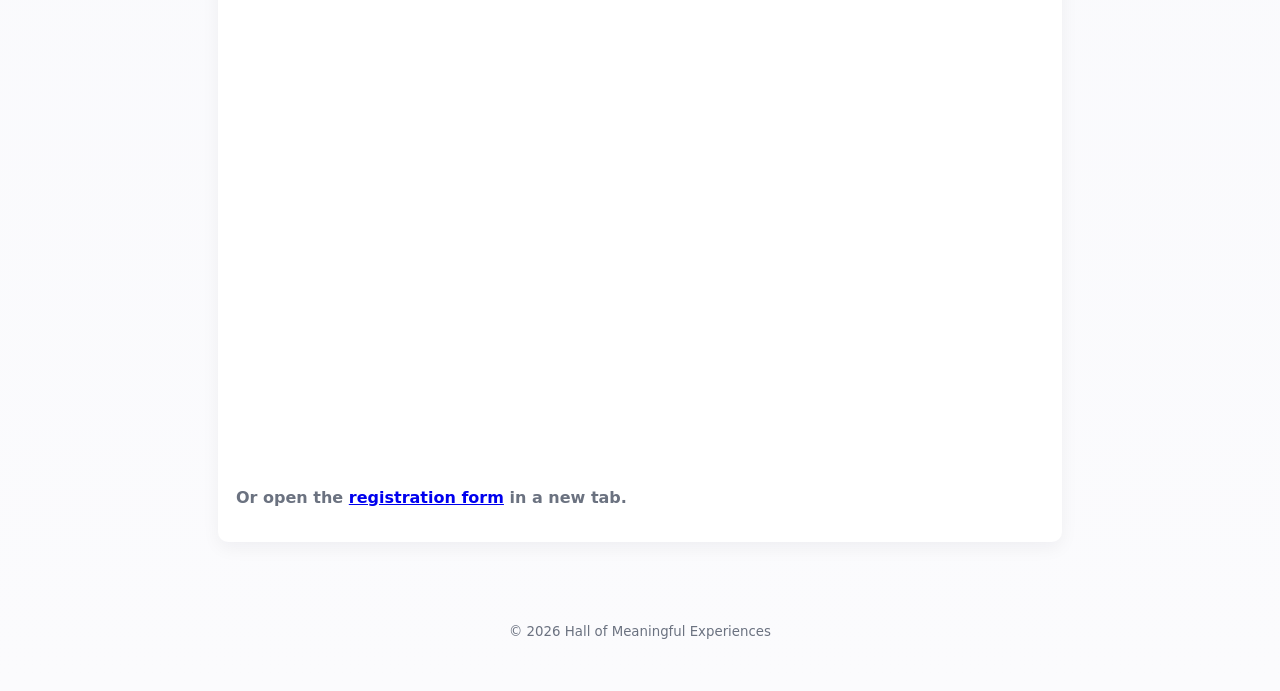
==== commit 8be35a79: "Remove sample download from homepage" ====
--- a/index.html
+++ b/index.html
@@ -72,7 +72,6 @@
             <iframe src="https://docs.google.com/forms/d/e/1FAIpQLScO7UpOPMmHvm9Me-eZA7Mq7WcaWb8_2OKYsg5Nq-kxGNTQew/viewform?embedded=true" loading="lazy">Loading…</iframe>
           </div>
           <p class="muted"><strong>Or open the <a href="https://docs.google.com/forms/d/e/1FAIpQLScO7UpOPMmHvm9Me-eZA7Mq7WcaWb8_2OKYsg5Nq-kxGNTQew/viewform?usp=sharing&ouid=114324250241777230394" target="_blank" rel="noopener">registration form</a> in a new tab.</strong></p>
-          <p class="muted"><strong>Sample download:</strong> <a href="sample-download.txt" download="home-sample-download.txt">Download sample file</a></p>
         </div>
       </aside>
     </section>
--- a/styles.css
+++ b/styles.css
@@ -21,6 +21,13 @@
 .profile-columns section{border-top:2px solid #d9f4ef;padding-top:10px}
 .profile-columns h4{margin:0 0 6px;color:#0f766e;font-size:12px;letter-spacing:0.08em;text-transform:uppercase}
 .profile-columns p{margin:0;white-space:pre-line;overflow-wrap:anywhere;color:#334155}
+.reflections{background:var(--card);padding:20px;border-radius:10px;box-shadow:0 6px 18px rgba(15,23,42,0.06);margin:18px 0}
+.reflections h2{margin:0}
+.reflection-grid{display:grid;gap:18px;margin-top:20px}
+.reflection-card{background:#fff;border:1px solid #dce9e7;border-radius:10px;padding:20px;box-shadow:0 8px 20px rgba(15,23,42,0.05)}
+.reflection-header{display:flex;align-items:center;justify-content:space-between;gap:12px;margin-bottom:8px}
+.reflection-header h3{margin:0;font-size:21px;color:#134e4a}
+.reflection-card p{margin:0;color:#334155;white-space:pre-line;overflow-wrap:anywhere}
 .content{display:block;gap:24px}
 article{background:var(--card);padding:20px;border-radius:10px;box-shadow:0 6px 18px rgba(15,23,42,0.06)}
 .signup{background:var(--card);padding:18px;border-radius:10px;box-shadow:0 6px 18px rgba(15,23,42,0.05)}
